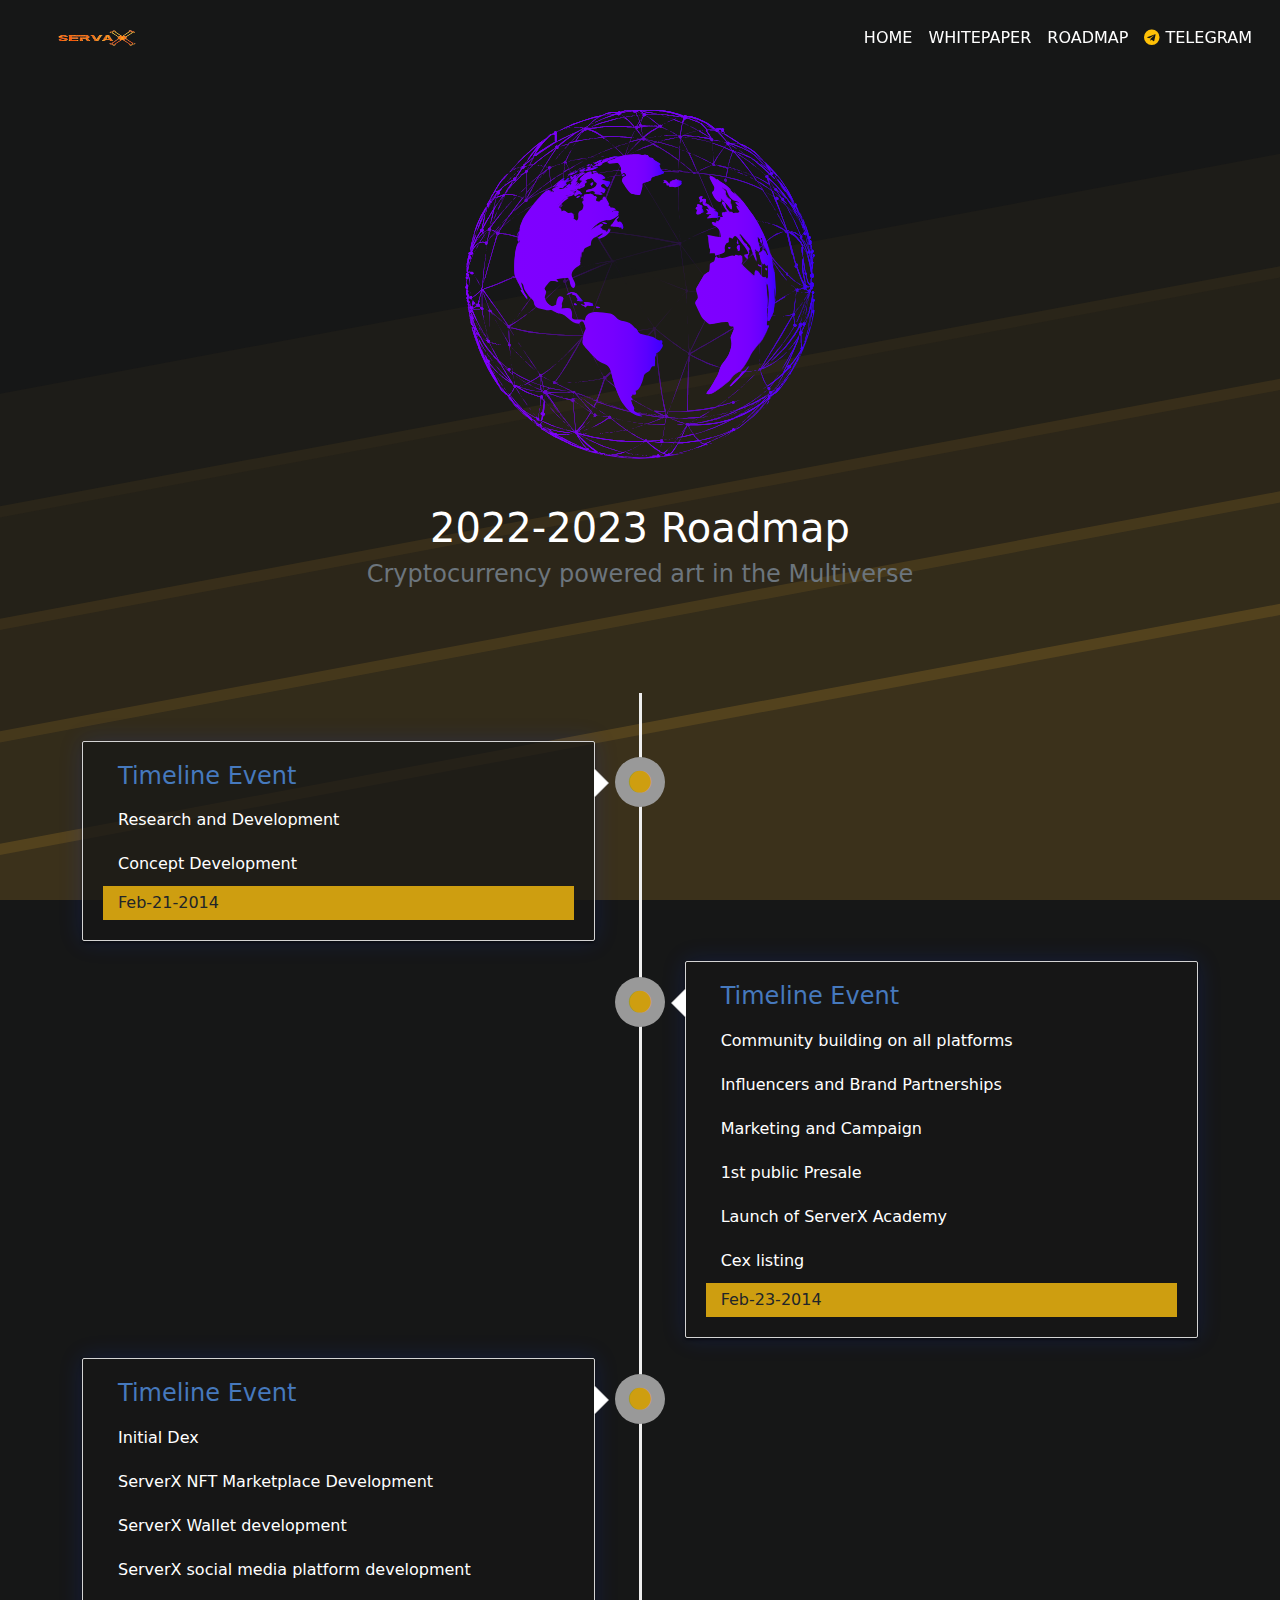
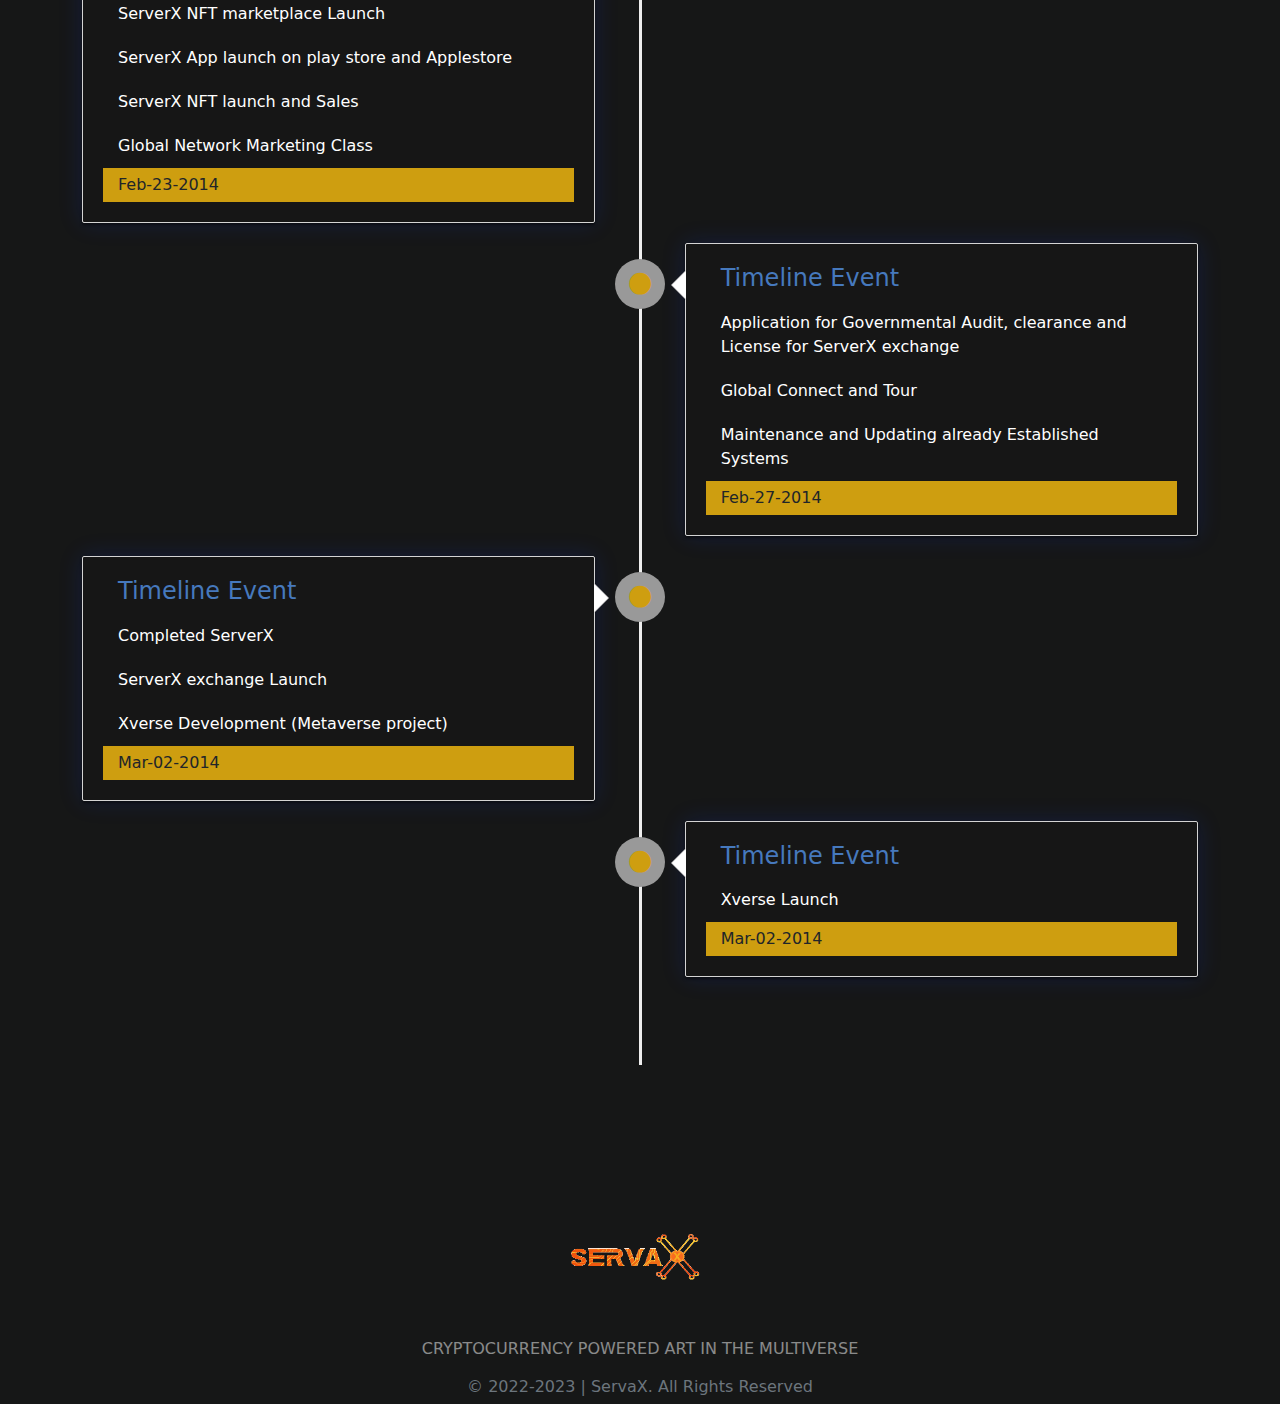
==== roadmap.html @ 3c880e91 "added features and made editions" ====
<!DOCTYPE html>
<html lang="en">
<head>
    <meta charset="UTF-8">
    <meta http-equiv="X-UA-Compatible" content="IE=edge">
    <meta name="viewport" content="width=device-width, initial-scale=1.0">
    <title>ServaX</title>
    <link rel="shortcut icon" href="./assets/images/ServaX-coin-front-black-plain.jpg" type="image/x-icon">
    <link rel="stylesheet" href="./assets/css/style.css">

    <link rel="stylesheet" href="./assets/bootstrap-5.0.1/css/bootstrap.min.css" />
    <link rel="stylesheet" href="./assets/fontawesome-5.15.1/css/all.min.css" />
    <script defer src="./assets/bootstrap-5.0.1/js/bootstrap.bundle.min.js"></script>

    <!-- <link href="https://cdn.jsdelivr.net/npm/bootstrap@5.0.2/dist/css/bootstrap.min.css" rel="stylesheet"
      integrity="sha384-EVSTQN3/azprG1Anm3QDgpJLIm9Nao0Yz1ztcQTwFspd3yD65VohhpuuCOmLASjC"
      crossorigin="anonymous"
    />
    <link rel="stylesheet" href="https://cdnjs.cloudflare.com/ajax/libs/font-awesome/5.15.1/css/all.min.css"
        integrity="sha512-+4zCK9k+qNFUR5X+cKL9EIR+ZOhtIloNl9GIKS57V1MyNsYpYcUrUeQc9vNfzsWfV28IaLL3i96P9sdNyeRssA=="
        crossorigin="anonymous"
        referrerpolicy="no-referrer"
    />
    <script defer src="https://cdn.jsdelivr.net/npm/bootstrap@5.0.2/dist/js/bootstrap.bundle.min.js" integrity="sha384-MrcW6ZMFYlzcLA8Nl+NtUVF0sA7MsXsP1UyJoMp4YLEuNSfAP+JcXn/tWtIaxVXM" crossorigin="anonymous"></script> -->

</head>
<body class="body" >
    <header class="text-white container-fluid p-2 mb-5">
        <nav class="navbar navbar-expand-md fixed-top navbar-dark navbar-color p-2" aria-label="Main navigation">
            <div class="container-fluid">
                <a class="navbar-brand" href="index.html"><img src="./assets/images/ServaX.png" alt="logo" height="50px" width="150px"></a>
                <div class="navbar-toggler p-0 border-0" type="button" id="navbarSideCollapse" aria-label="Toggle navigation">
                    <span class="navbar-toggler-icon"></span>
                </div>
                
                <div class="navbar-collapse offcanvas-collapse" id="navbarsExampleDefault">
                    <ul class="navbar-nav me-auto mb-2 mb-lg-0 text-uppercase">
                        <li class="nav-item">
                            <a class="nav-link active" aria-current="page" href="index.html">Home</a>
                        </li>
                        <li class="nav-item">
                            <a class="nav-link" href="./assets/files/ServerX Whitepaper.docx.pdf" download="Whitepaper" class="btn btn-lg btn-warning">Whitepaper</a>
                        </li>
                        <li class="nav-item">
                            <a class="nav-link" href="#main">Roadmap</a>
                        </li>
                        <li class="nav-item">
                            <a class="nav-link" href="#"><i class="fab fa-telegram text-warning" aria-hidden="true"></i> Telegram</a>
                        </li>
                    </ul>
                </div>
            </div>
        </nav>
    </header>

    <main id="main">

      <section class="container roadmap-hero d-grid justify-content-center text-white text-center m-auto">
        <img src="./assets/images/world.svg" alt="roadmap-logo" />
        <h1>2022-2023 Roadmap</h1>
        <h4 class="text-muted">Cryptocurrency powered art in the Multiverse</h4>
      </section>

      <section class="container-fluid roadmap my-5 py-5">
        <ul class="timeline container py-5">
            <li>
                <div class="timeline-badge">
                    <a><i class="fa fa-circle" id=""></i></a>
                </div>
                <div class="timeline-panel">
                    <div class="timeline-heading">
                        <h4>Timeline Event</h4>
                    </div>
                    <div class="timeline-body">
                        <p>Research and Development</p>
                        <p>Concept Development</p>
                    </div>
                    <div class="timeline-footer">
                        <p class="text-right">Feb-21-2014</p>
                    </div>
                </div>
            </li>
            
            <li class="timeline-inverted">
                <div class="timeline-badge">
                    <a><i class="fa fa-circle invert" id=""></i></a>
                </div>
                <div class="timeline-panel">
                    <div class="timeline-heading">
                        <h4>Timeline Event</h4>
                    </div>
                    <div class="timeline-body">
                        <p>Community building on all platforms</p>
                        <p>Influencers and Brand Partnerships</p>
                        <p>Marketing and Campaign</p>
                        <p>1st public Presale</p>
                        <p>Launch of ServerX Academy</p>
                        <p>Cex listing</p>
                    </div>
                    <div class="timeline-footer">
                        <p class="text-right">Feb-23-2014</p>
                    </div>
                </div>
            </li>
            
            <li>
                <div class="timeline-badge">
                    <a><i class="fa fa-circle" id=""></i></a>
                </div>
                <div class="timeline-panel">
                    <div class="timeline-heading">
                        <h4>Timeline Event</h4>
                    </div>
                    <div class="timeline-body">
                        <p>Initial Dex</p>
                        <p>ServerX NFT Marketplace Development</p>
                        <p>ServerX Wallet development</p>
                        <p>ServerX social media platform development</p>
                        <p>ServerX NFT marketplace Launch</p>
                        <p>ServerX App launch on play store and Applestore</p>    
                        <p>ServerX NFT launch and Sales</p>    
                        <p>Global Network Marketing Class</p>     
                    </div>
                    <div class="timeline-footer">
                        <p class="text-right">Feb-23-2014</p>
                    </div>
                </div>
            </li>
            
            <li class="timeline-inverted">
                <div class="timeline-badge">
                    <a><i class="fa fa-circle invert" id=""></i></a>
                </div>
                <div class="timeline-panel">
                    <div class="timeline-heading">
                        <h4>Timeline Event</h4>
                    </div>
                    <div class="timeline-body">
                        <p>Application for Governmental Audit, clearance and License for ServerX exchange</p>
                        <p>Global Connect and Tour</p>
                        <p>Maintenance and Updating already Established Systems</p>
                    </div>
                    <div class="timeline-footer">
                        <p class="text-right">Feb-27-2014</p>
                    </div>
                </div>
            </li>
            
            <li >
                <div class="timeline-badge">
                    <a><i class="fa fa-circle invert" id=""></i></a>
                </div>
                <div class="timeline-panel">
                    <div class="timeline-heading">
                        <h4>Timeline Event</h4>
                    </div>
                    <div class="timeline-body">
                        <p>Completed ServerX</p>
                        <p>ServerX exchange Launch</p>
                        <p>Xverse Development (Metaverse project)</p>
                    </div>
                    <div class="timeline-footer primary">
                        <p class="text-right">Mar-02-2014</p>
                    </div>
                </div>
            </li>

            <li class="timeline-inverted">
                <div class="timeline-badge">
                    <a><i class="fa fa-circle invert" id=""></i></a>
                </div>
                <div class="timeline-panel">
                    <div class="timeline-heading">
                        <h4>Timeline Event</h4>
                    </div>
                    <div class="timeline-body">
                        <p>Xverse Launch</p>
                    </div>
                    <div class="timeline-footer primary">
                        <p class="text-right">Mar-02-2014</p>
                    </div>
                </div>
            </li>
            <li class="clearfix no-float"></li>
        </ul>
      </section>
    </main>
    
    <button onclick="scrollToTop()" id="myBtn" class="rounded-circle btn-lg btn-outline-warning bg-dark fa fa-caret-up" title="Go to top"></button>
    <footer class="container-fluid d-grid text-center justify-content-center text-white m-auto">
        <a class="navbar-brand" href="#"><img src="./assets/images/ServaX.png" alt="logo" height="150px" width="250px"></a>
        <p class="text-uppercase text-white-50">Cryptocurrency powered art in the Multiverse</p>
        <h6 class="text-muted">© 2022-2023 | ServaX. All Rights Reserved</h6>
    </footer>

    <script src="./assets/js/script.js"></script>
    <script src="./assets/js/particles.js"></script>
    <script src="./assets/js/app.js"></script>
</body>
</html>
---- assets/css/style.css ----
@import './roadmap.css';

:root {
  --basic-color: #ce9e10;
  --dark-color: #161717;
  --white-color: #fff;
  --light-color: #ebe7e7;
}
body {
  font: normal 75% Arial, Helvetica, sans-serif;
}

/* For background particle */
#particles-js {
  width: 100%;
  height: 100%;
  background-color: #0e0c0c;
  background-size: cover;
  background-position: 100% 100%;
  background-repeat: no-repeat;
}
canvas.particles-js-canvas-el {
  position: absolute;
  top: 0;
  height: 1100px !important;
  z-index: -1;
}

/* Header/Navbar */
.navbar-default-color {
  background-color: #eaeaea00;
}
.navbar-color-onscroll {
  background-color: var(--dark-color);
}
header .hero {
  margin-top: 100px !important;
  background-color: #219b2f00 !important;
}
.nav-link {
  color: #fff !important;
}
.nav-link:hover {
  border-bottom: 3px solid var(--basic-color);
}
.navbar {
  transition: 2s ease ;
  z-index: 100;
}
.navbar-expand-md .navbar-collapse {
  flex-grow: 0;
}

header .hero img, 
.roadmap-hero img,
footer img {
  animation: floatUpDown 4s linear 4s infinite alternate
}
@keyframes floatUpDown {
  0% {
    transform: translateY(-20px);
  }
  50% {
    transform: translateY(0px);
  }
  100% {
    transform: translateY(-20px);
  }
}


/* Main */
.market-section {
  background-color: #00000000;
}
hr:not([size]) {
  width: 75px;
  margin: 0 auto !important;
  color: var(--basic-color);
  height: 4px !important;
}

.about-section {
  border: var(--dark-color);
}

.how-section {
  background-color: var(--dark-color);
  padding: 50px 0;
}
.how-section ul {
  list-style-type: none;
}
.how-section ul li::before {
  content: 'O ';
  color: var(--basic-color);
  position: relative;
  left: -25px;
  top: 30px;
}
.why-section {
  padding: 50px 0;
}

.join-section {
  padding: 125px 0;
  background-color: #ffeaa7;
  background-image: linear-gradient(315deg, #ffeaa7 0%, #000000 74%); 
}

.social-section .action-area a {
  text-decoration: none;
  color: var(--basic-color);
  -webkit-animation: glow 1s ease-in-out infinite alternate;
  -moz-animation: glow 1s ease-in-out infinite alternate;
  animation: glow 1s ease-in-out infinite alternate;
}



@-webkit-keyframes glow {
  from {
    text-shadow: 0 0 10px #fff, 0 0 20px #fff, 0 0 30px #ce9e10,
    0 0 40px #ce9e10, 0 0 50px #ce9e10, 0 0 60px #ce9e10, 0 0 70px #ce9e10;
  }
  
  to {
    text-shadow: 0 0 20px #fff, 0 0 30px #b1b0aa, 0 0 40px #b1b0aa,
    0 0 50px #b1b0aa, 0 0 60px #b1b0aa, 0 0 70px #b1b0aa, 0 0 80px #b1b0aa;
  }
}

/* back to top button */
#myBtn {
  display: none;
  position: fixed;
  bottom: 20px; 
  right: 30px;
  z-index: 99;
  height: 50px;
  width: 50px;
}



/* footer */
footer {
  background-color: var(--dark-color);
}



.nav-scroller {
  position: relative;
  z-index: 2;
  height: 2.75rem;
  overflow-y: hidden;
}

.nav-scroller .nav {
  display: flex;
  flex-wrap: nowrap;
  padding-bottom: 1rem;
  margin-top: -1px;
  overflow-x: auto;
  color: rgba(255, 255, 255, .75);
  text-align: center;
  white-space: nowrap;
  -webkit-overflow-scrolling: touch;
}

.nav-underline .nav-link {
  padding-top: .75rem;
  padding-bottom: .75rem;
  font-size: .875rem;
  color: #6c757d;
}

.nav-underline .nav-link:hover {
  color: #007bff;
}

.nav-underline .active {
  font-weight: 500;
  color: #343a40;
}

.text-white-50 { 
  color: rgba(255, 255, 255, .5); 
}

.bg-purple { 
  background-color: #6f42c1; 
}

/* Responsiveness  */
@media (max-width: 767px) {
  .offcanvas-collapse {
    position: fixed;
    top: 56px; /* Height of navbar */
    bottom: 0;
    left: 100%;
    width: 50%;
    padding-right: 1rem;
    padding-left: 1rem;
    overflow-y: auto;
    visibility: hidden;
    background-color: #161717;
    background-image: url("data:image/svg+xml,%3Csvg xmlns='http://www.w3.org/2000/svg' width='100%25' height='100%25' viewBox='0 0 1600 800'%3E%3Cg fill-opacity='0.16'%3E%3Cpolygon fill='%2345381d' points='1600 160 0 460 0 350 1600 50'/%3E%3Cpolygon fill='%23735922' points='1600 260 0 560 0 450 1600 150'/%3E%3Cpolygon fill='%23a27928' points='1600 360 0 660 0 550 1600 250'/%3E%3Cpolygon fill='%23d09a2d' points='1600 460 0 760 0 650 1600 350'/%3E%3Cpolygon fill='%23FFBB33' points='1600 800 0 800 0 750 1600 450'/%3E%3C/g%3E%3C/svg%3E");
    background-attachment: fixed;
    background-size: cover;
    transition: transform 1s ease-in-out, visibility 1s ease-in-out;
  }
  .offcanvas-collapse.open {
    visibility: visible;
    transform: translateX(-100%);
  }
  .canvas.particles-js-canvas-el {
    height: 1200px !important;
  }
}
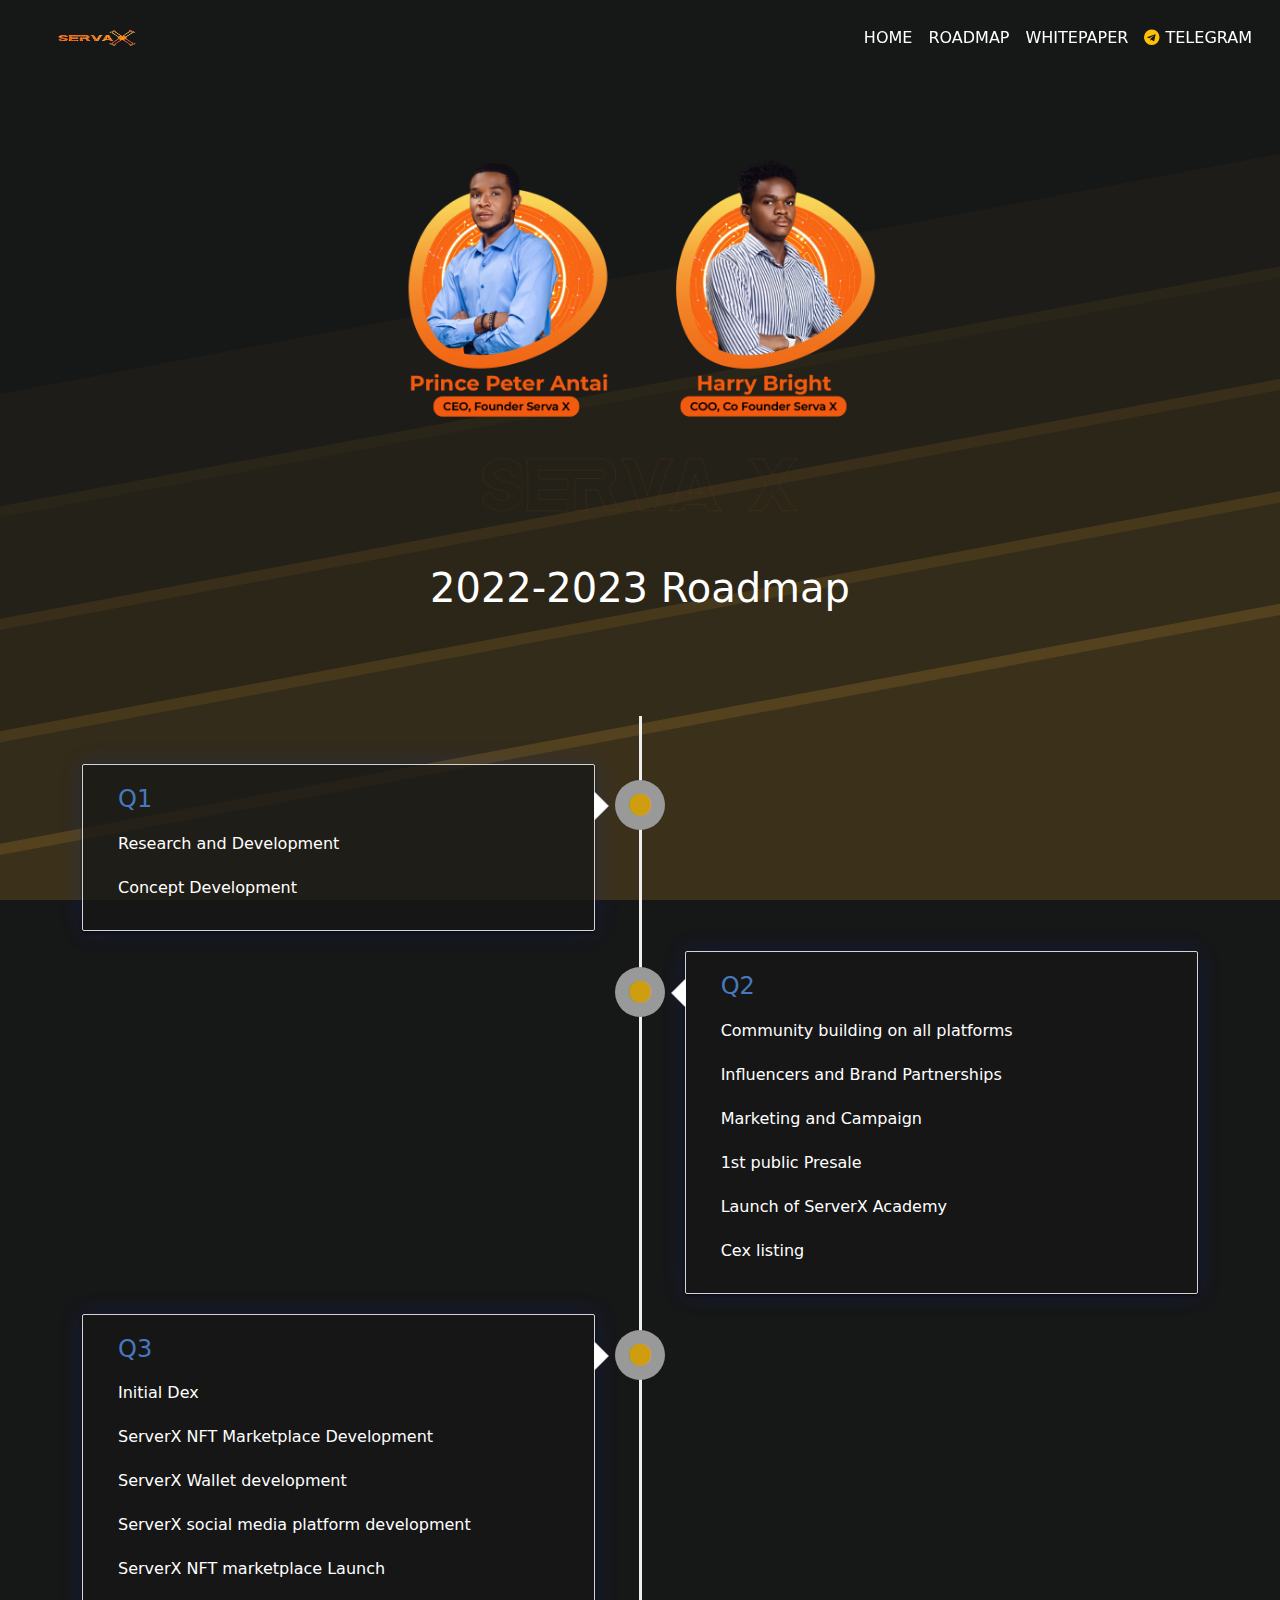
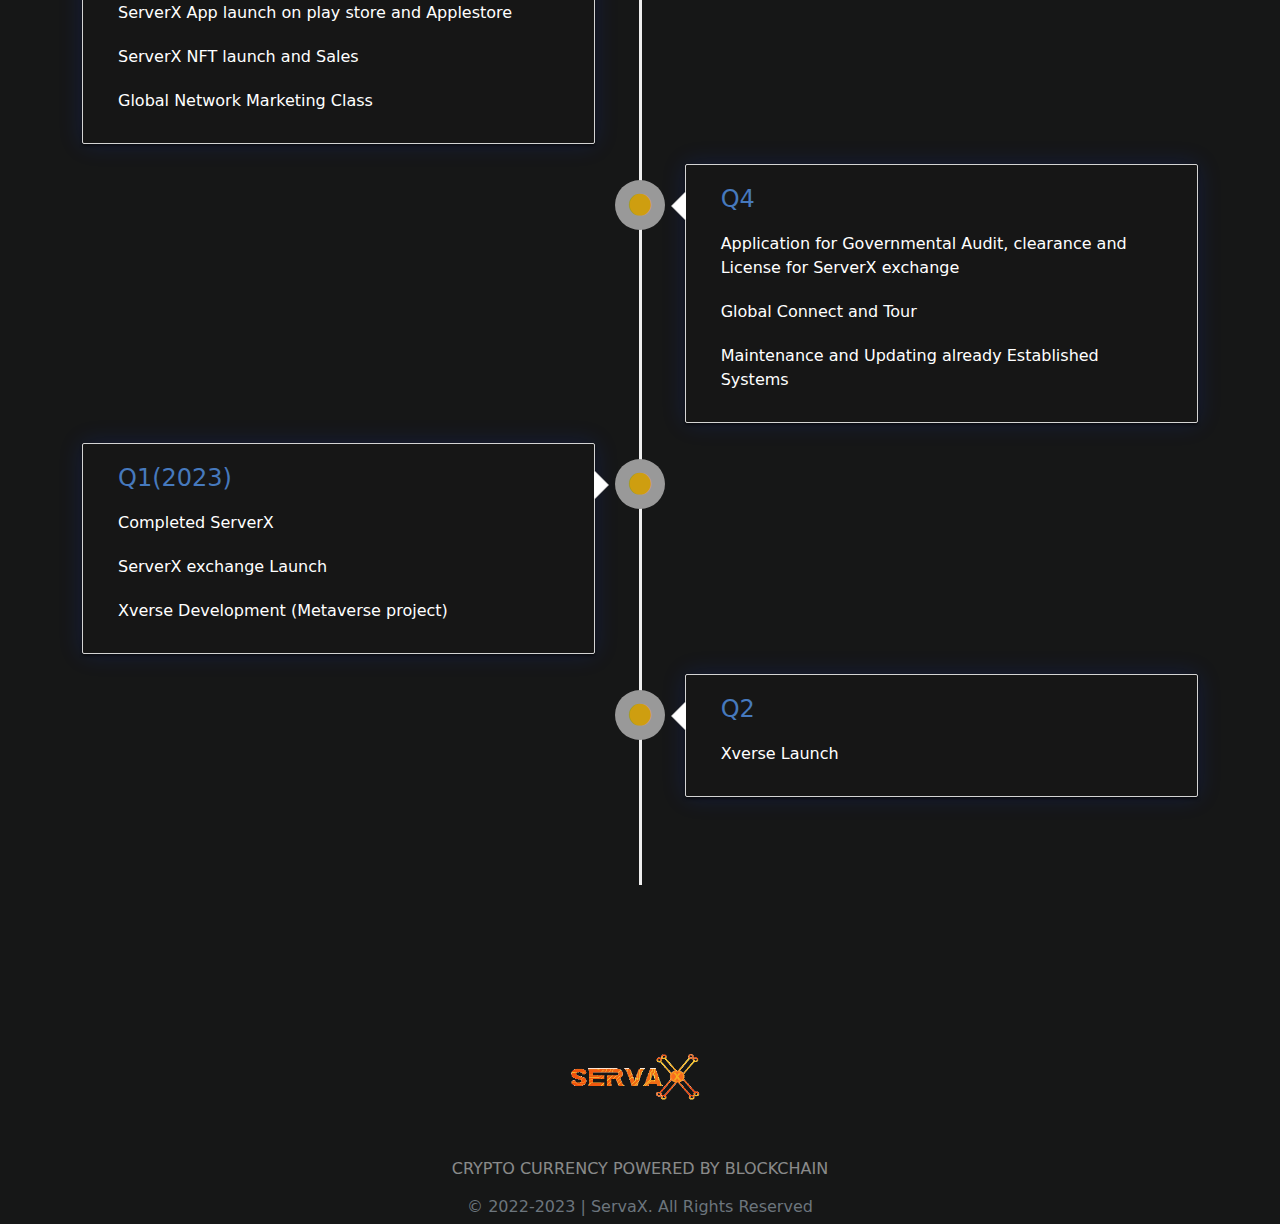
==== commit a1a95f15: "modified landing page" ====
--- a/roadmap.html
+++ b/roadmap.html
@@ -39,13 +39,13 @@
                             <a class="nav-link active" aria-current="page" href="index.html">Home</a>
                         </li>
                         <li class="nav-item">
+                            <a class="nav-link" href="#main">Roadmap</a>
+                        </li>
+                        <li class="nav-item">
                             <a class="nav-link" href="./assets/files/ServerX Whitepaper.docx.pdf" download="Whitepaper" class="btn btn-lg btn-warning">Whitepaper</a>
                         </li>
                         <li class="nav-item">
-                            <a class="nav-link" href="#main">Roadmap</a>
-                        </li>
-                        <li class="nav-item">
-                            <a class="nav-link" href="#"><i class="fab fa-telegram text-warning" aria-hidden="true"></i> Telegram</a>
+                            <a class="nav-link" href="https://twitter.com/ServaX_Official?t=-yA9FV8N3-Ch8sk2VcdLRQ&s=09" target="_blank"><i class="fab fa-telegram text-warning" aria-hidden="true"></i> Telegram</a>
                         </li>
                     </ul>
                 </div>
@@ -56,9 +56,8 @@
     <main id="main">
 
       <section class="container roadmap-hero d-grid justify-content-center text-white text-center m-auto">
-        <img src="./assets/images/world.svg" alt="roadmap-logo" />
+        <img src="./assets/images/Serva-X-FOUNDERS.png" alt="roadmap-logo" height="500px"/>
         <h1>2022-2023 Roadmap</h1>
-        <h4 class="text-muted">Cryptocurrency powered art in the Multiverse</h4>
       </section>
 
       <section class="container-fluid roadmap my-5 py-5">
@@ -69,15 +68,15 @@
                 </div>
                 <div class="timeline-panel">
                     <div class="timeline-heading">
-                        <h4>Timeline Event</h4>
+                        <h4>Q1</h4>
                     </div>
                     <div class="timeline-body">
                         <p>Research and Development</p>
                         <p>Concept Development</p>
                     </div>
-                    <div class="timeline-footer">
+                    <!-- <div class="timeline-footer">
                         <p class="text-right">Feb-21-2014</p>
-                    </div>
+                    </div> -->
                 </div>
             </li>
             
@@ -87,7 +86,7 @@
                 </div>
                 <div class="timeline-panel">
                     <div class="timeline-heading">
-                        <h4>Timeline Event</h4>
+                        <h4>Q2</h4>
                     </div>
                     <div class="timeline-body">
                         <p>Community building on all platforms</p>
@@ -97,9 +96,9 @@
                         <p>Launch of ServerX Academy</p>
                         <p>Cex listing</p>
                     </div>
-                    <div class="timeline-footer">
+                    <!-- <div class="timeline-footer">
                         <p class="text-right">Feb-23-2014</p>
-                    </div>
+                    </div> -->
                 </div>
             </li>
             
@@ -109,7 +108,7 @@
                 </div>
                 <div class="timeline-panel">
                     <div class="timeline-heading">
-                        <h4>Timeline Event</h4>
+                        <h4>Q3</h4>
                     </div>
                     <div class="timeline-body">
                         <p>Initial Dex</p>
@@ -121,9 +120,9 @@
                         <p>ServerX NFT launch and Sales</p>    
                         <p>Global Network Marketing Class</p>     
                     </div>
-                    <div class="timeline-footer">
+                    <!-- <div class="timeline-footer">
                         <p class="text-right">Feb-23-2014</p>
-                    </div>
+                    </div> -->
                 </div>
             </li>
             
@@ -133,16 +132,16 @@
                 </div>
                 <div class="timeline-panel">
                     <div class="timeline-heading">
-                        <h4>Timeline Event</h4>
+                        <h4>Q4</h4>
                     </div>
                     <div class="timeline-body">
                         <p>Application for Governmental Audit, clearance and License for ServerX exchange</p>
                         <p>Global Connect and Tour</p>
                         <p>Maintenance and Updating already Established Systems</p>
                     </div>
-                    <div class="timeline-footer">
+                    <!-- <div class="timeline-footer">
                         <p class="text-right">Feb-27-2014</p>
-                    </div>
+                    </div> -->
                 </div>
             </li>
             
@@ -152,16 +151,16 @@
                 </div>
                 <div class="timeline-panel">
                     <div class="timeline-heading">
-                        <h4>Timeline Event</h4>
+                        <h4>Q1(2023)</h4>
                     </div>
                     <div class="timeline-body">
                         <p>Completed ServerX</p>
                         <p>ServerX exchange Launch</p>
                         <p>Xverse Development (Metaverse project)</p>
                     </div>
-                    <div class="timeline-footer primary">
+                    <!-- <div class="timeline-footer">
                         <p class="text-right">Mar-02-2014</p>
-                    </div>
+                    </div> -->
                 </div>
             </li>
 
@@ -171,14 +170,14 @@
                 </div>
                 <div class="timeline-panel">
                     <div class="timeline-heading">
-                        <h4>Timeline Event</h4>
+                        <h4>Q2</h4>
                     </div>
                     <div class="timeline-body">
                         <p>Xverse Launch</p>
                     </div>
-                    <div class="timeline-footer primary">
+                    <!-- <div class="timeline-footer">
                         <p class="text-right">Mar-02-2014</p>
-                    </div>
+                    </div> -->
                 </div>
             </li>
             <li class="clearfix no-float"></li>
@@ -189,7 +188,7 @@
     <button onclick="scrollToTop()" id="myBtn" class="rounded-circle btn-lg btn-outline-warning bg-dark fa fa-caret-up" title="Go to top"></button>
     <footer class="container-fluid d-grid text-center justify-content-center text-white m-auto">
         <a class="navbar-brand" href="#"><img src="./assets/images/ServaX.png" alt="logo" height="150px" width="250px"></a>
-        <p class="text-uppercase text-white-50">Cryptocurrency powered art in the Multiverse</p>
+        <p class="text-uppercase text-white-50">Crypto currency powered by blockchain</p>
         <h6 class="text-muted">© 2022-2023 | ServaX. All Rights Reserved</h6>
     </footer>
 
--- a/assets/css/style.css
+++ b/assets/css/style.css
@@ -50,6 +50,10 @@
 .navbar-expand-md .navbar-collapse {
   flex-grow: 0;
 }
+header section img {
+  position: relative;
+  top: -75px;
+}
 
 header .hero img, 
 .roadmap-hero img,
@@ -83,7 +87,21 @@
 .about-section {
   border: var(--dark-color);
 }
-
+.about-section img {
+  animation: floatSideWays 4s linear 4s infinite alternate
+}
+
+@keyframes floatSideWays {
+  0% {
+    transform: translateX(-10px);
+  }
+  50% {
+    transform: translateX(0px);
+  }
+  100% {
+    transform: translateX(-10px);
+  }
+}
 .how-section {
   background-color: var(--dark-color);
   padding: 50px 0;
@@ -100,10 +118,6 @@
 }
 .why-section {
   padding: 50px 0;
-}
-
-.join-section {
-  padding: 125px 0;
   background-color: #ffeaa7;
   background-image: linear-gradient(315deg, #ffeaa7 0%, #000000 74%); 
 }
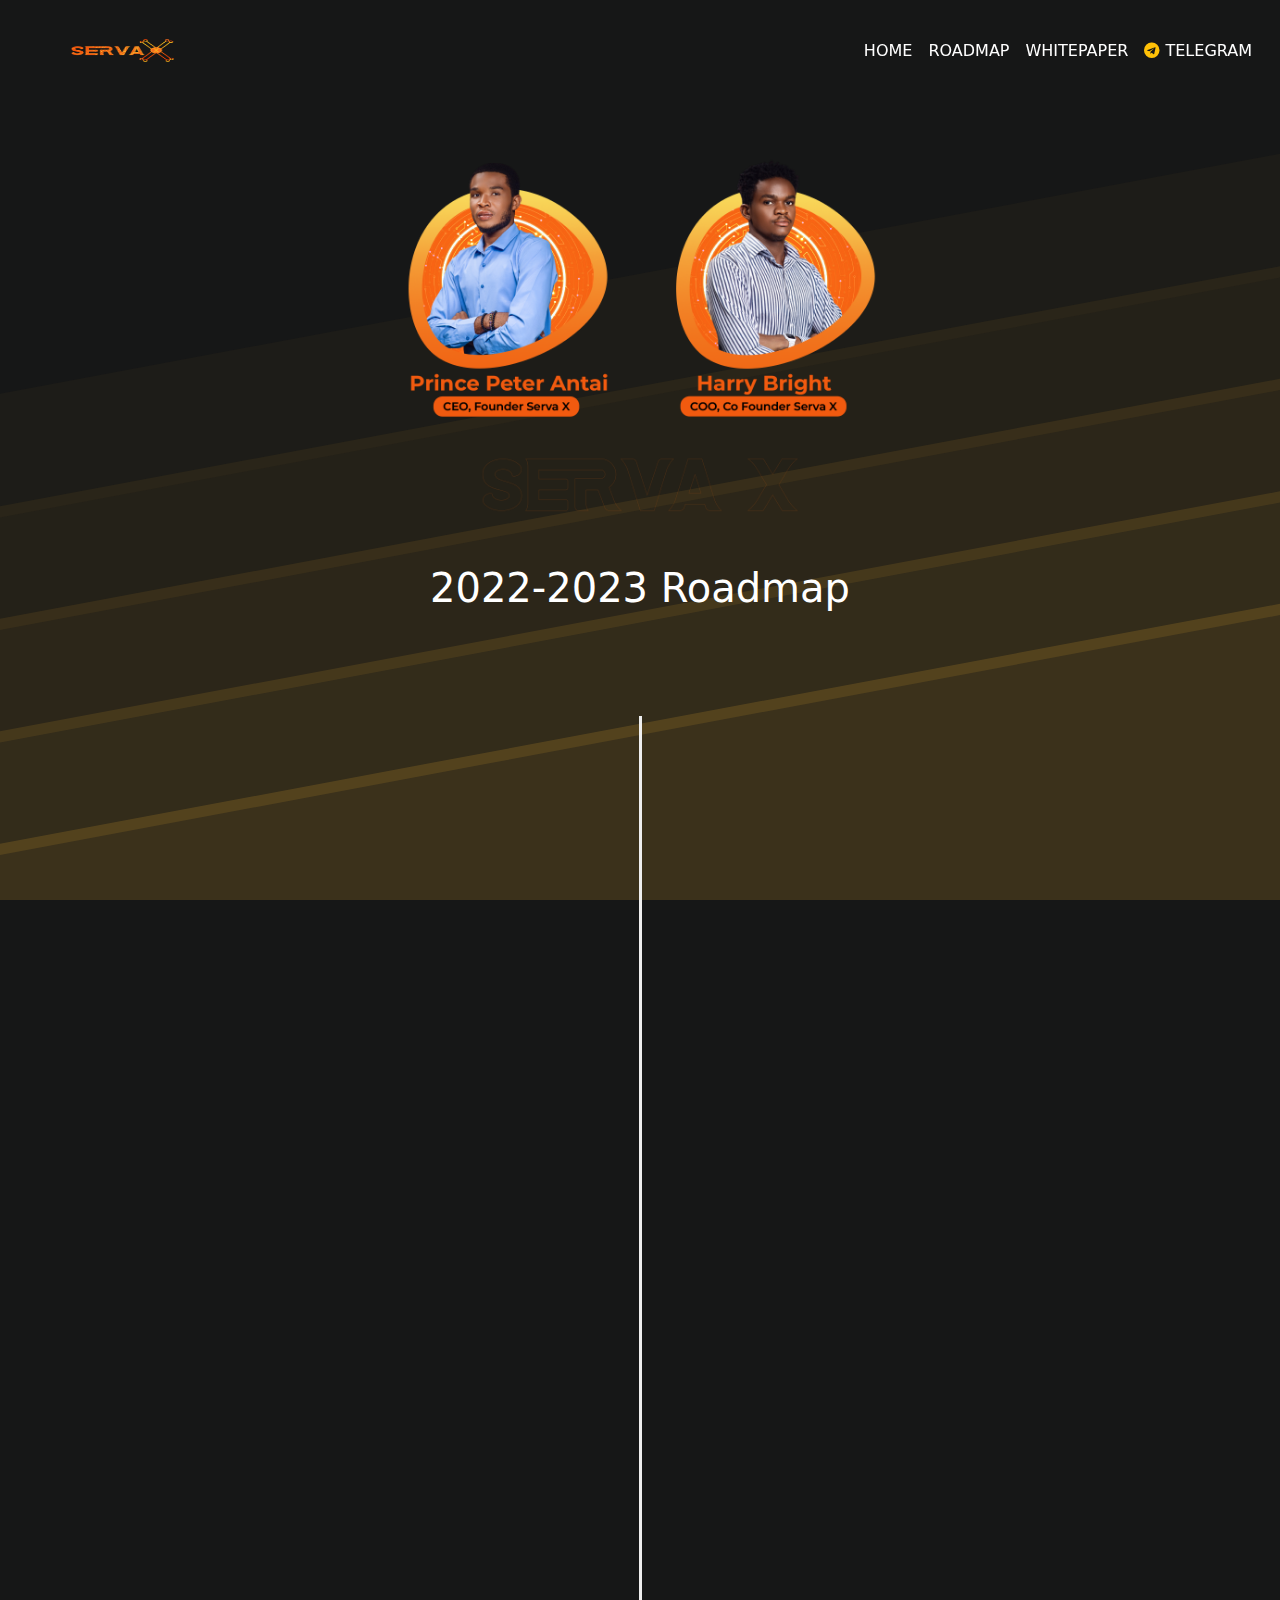
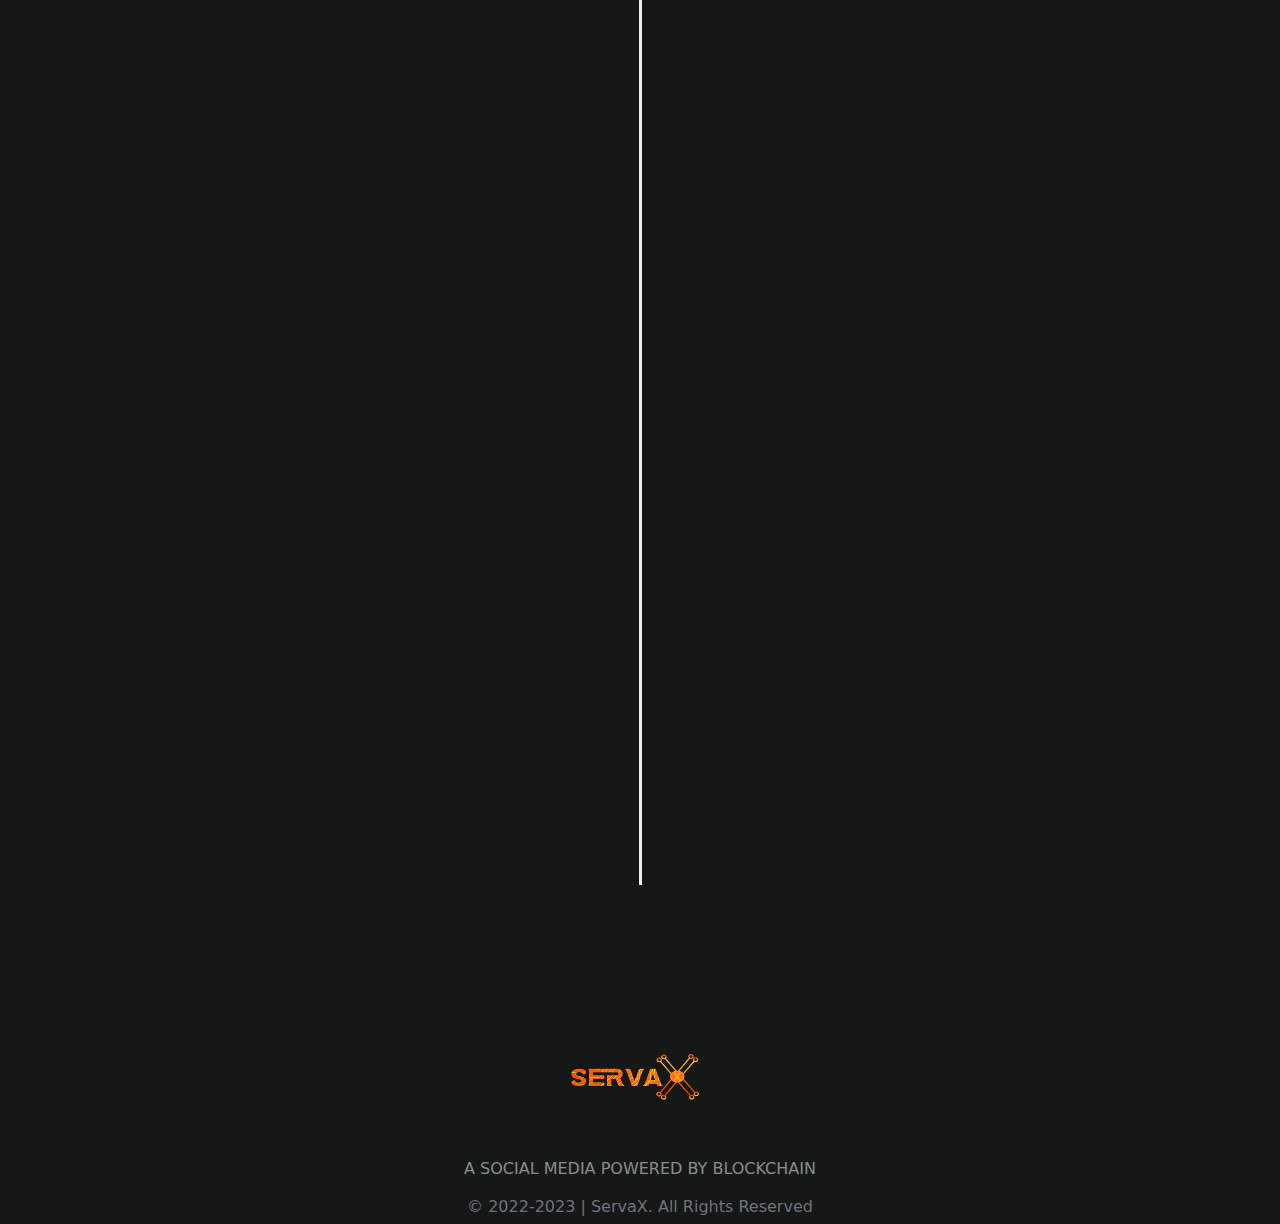
==== commit 8271f725: "made editions and corrections" ====
--- a/roadmap.html
+++ b/roadmap.html
@@ -28,7 +28,7 @@
     <header class="text-white container-fluid p-2 mb-5">
         <nav class="navbar navbar-expand-md fixed-top navbar-dark navbar-color p-2" aria-label="Main navigation">
             <div class="container-fluid">
-                <a class="navbar-brand" href="index.html"><img src="./assets/images/ServaX.png" alt="logo" height="50px" width="150px"></a>
+                <a class="navbar-brand" href="index.html"><img src="./assets/images/ServaX-s.png" alt="logo" height="75px" width="200px"></a>
                 <div class="navbar-toggler p-0 border-0" type="button" id="navbarSideCollapse" aria-label="Toggle navigation">
                     <span class="navbar-toggler-icon"></span>
                 </div>
@@ -42,7 +42,7 @@
                             <a class="nav-link" href="#main">Roadmap</a>
                         </li>
                         <li class="nav-item">
-                            <a class="nav-link" href="./assets/files/ServerX Whitepaper.docx.pdf" download="Whitepaper" class="btn btn-lg btn-warning">Whitepaper</a>
+                            <a class="nav-link" href="./assets/files/SERVA X WHITEPAPER.pdf" download="Whitepaper" class="btn btn-lg btn-warning">Whitepaper</a>
                         </li>
                         <li class="nav-item">
                             <a class="nav-link" href="https://twitter.com/ServaX_Official?t=-yA9FV8N3-Ch8sk2VcdLRQ&s=09" target="_blank"><i class="fab fa-telegram text-warning" aria-hidden="true"></i> Telegram</a>
@@ -62,7 +62,7 @@
 
       <section class="container-fluid roadmap my-5 py-5">
         <ul class="timeline container py-5">
-            <li>
+            <li class="js-scroll slide-left">
                 <div class="timeline-badge">
                     <a><i class="fa fa-circle" id=""></i></a>
                 </div>
@@ -80,7 +80,7 @@
                 </div>
             </li>
             
-            <li class="timeline-inverted">
+            <li class="timeline-inverted js-scroll slide-right">
                 <div class="timeline-badge">
                     <a><i class="fa fa-circle invert" id=""></i></a>
                 </div>
@@ -102,7 +102,7 @@
                 </div>
             </li>
             
-            <li>
+            <li class="js-scroll slide-left">
                 <div class="timeline-badge">
                     <a><i class="fa fa-circle" id=""></i></a>
                 </div>
@@ -126,7 +126,7 @@
                 </div>
             </li>
             
-            <li class="timeline-inverted">
+            <li class="timeline-inverted js-scroll slide-right">
                 <div class="timeline-badge">
                     <a><i class="fa fa-circle invert" id=""></i></a>
                 </div>
@@ -145,7 +145,7 @@
                 </div>
             </li>
             
-            <li >
+            <li class="js-scroll slide-left">
                 <div class="timeline-badge">
                     <a><i class="fa fa-circle invert" id=""></i></a>
                 </div>
@@ -164,7 +164,7 @@
                 </div>
             </li>
 
-            <li class="timeline-inverted">
+            <li class="timeline-inverted js-scroll slide-right">
                 <div class="timeline-badge">
                     <a><i class="fa fa-circle invert" id=""></i></a>
                 </div>
@@ -180,6 +180,7 @@
                     </div> -->
                 </div>
             </li>
+
             <li class="clearfix no-float"></li>
         </ul>
       </section>
@@ -187,8 +188,8 @@
     
     <button onclick="scrollToTop()" id="myBtn" class="rounded-circle btn-lg btn-outline-warning bg-dark fa fa-caret-up" title="Go to top"></button>
     <footer class="container-fluid d-grid text-center justify-content-center text-white m-auto">
-        <a class="navbar-brand" href="#"><img src="./assets/images/ServaX.png" alt="logo" height="150px" width="250px"></a>
-        <p class="text-uppercase text-white-50">Crypto currency powered by blockchain</p>
+        <a class="navbar-brand" href="#"><img src="./assets/images/ServaX-s.png" alt="logo" height="150px" width="250px"></a>
+        <p class="text-uppercase text-white-50">A social media powered by Blockchain</p>
         <h6 class="text-muted">© 2022-2023 | ServaX. All Rights Reserved</h6>
     </footer>
 
--- a/assets/css/style.css
+++ b/assets/css/style.css
@@ -1,10 +1,13 @@
 @import './roadmap.css';
 
 :root {
-  --basic-color: #ce9e10;
+  --basic-color: #f6b723;
   --dark-color: #161717;
   --white-color: #fff;
   --light-color: #ebe7e7;
+}
+.btn-warning, .btn-outline-warning, .text-warning {
+  color: var(--basic-color) !important;
 }
 body {
   font: normal 75% Arial, Helvetica, sans-serif;
@@ -34,7 +37,7 @@
   background-color: var(--dark-color);
 }
 header .hero {
-  margin-top: 100px !important;
+  /* margin-top: 100px !important; */
   background-color: #219b2f00 !important;
 }
 .nav-link {
@@ -49,10 +52,6 @@
 }
 .navbar-expand-md .navbar-collapse {
   flex-grow: 0;
-}
-header section img {
-  position: relative;
-  top: -75px;
 }
 
 header .hero img, 
@@ -87,19 +86,20 @@
 .about-section {
   border: var(--dark-color);
 }
-.about-section img {
+.about-section img,
+.social-section img {
   animation: floatSideWays 4s linear 4s infinite alternate
 }
 
 @keyframes floatSideWays {
   0% {
-    transform: translateX(-10px);
+    transform: translateX(-15px);
   }
   50% {
     transform: translateX(0px);
   }
   100% {
-    transform: translateX(-10px);
+    transform: translateX(-15px);
   }
 }
 .how-section {
@@ -208,10 +208,15 @@
 }
 
 /* Responsiveness  */
-@media (max-width: 767px) {
+@media (max-width: 992px) {
+  header .hero {
+    margin-top: 100px !important;
+  }
+}
+@media (max-width: 765px) {
   .offcanvas-collapse {
     position: fixed;
-    top: 56px; /* Height of navbar */
+    top: 70px; /* Height of navbar */
     bottom: 0;
     left: 100%;
     width: 50%;
@@ -223,7 +228,7 @@
     background-image: url("data:image/svg+xml,%3Csvg xmlns='http://www.w3.org/2000/svg' width='100%25' height='100%25' viewBox='0 0 1600 800'%3E%3Cg fill-opacity='0.16'%3E%3Cpolygon fill='%2345381d' points='1600 160 0 460 0 350 1600 50'/%3E%3Cpolygon fill='%23735922' points='1600 260 0 560 0 450 1600 150'/%3E%3Cpolygon fill='%23a27928' points='1600 360 0 660 0 550 1600 250'/%3E%3Cpolygon fill='%23d09a2d' points='1600 460 0 760 0 650 1600 350'/%3E%3Cpolygon fill='%23FFBB33' points='1600 800 0 800 0 750 1600 450'/%3E%3C/g%3E%3C/svg%3E");
     background-attachment: fixed;
     background-size: cover;
-    transition: transform 1s ease-in-out, visibility 1s ease-in-out;
+    transition: transform .5s ease-in-out, visibility 1s ease-in-out;
   }
   .offcanvas-collapse.open {
     visibility: visible;
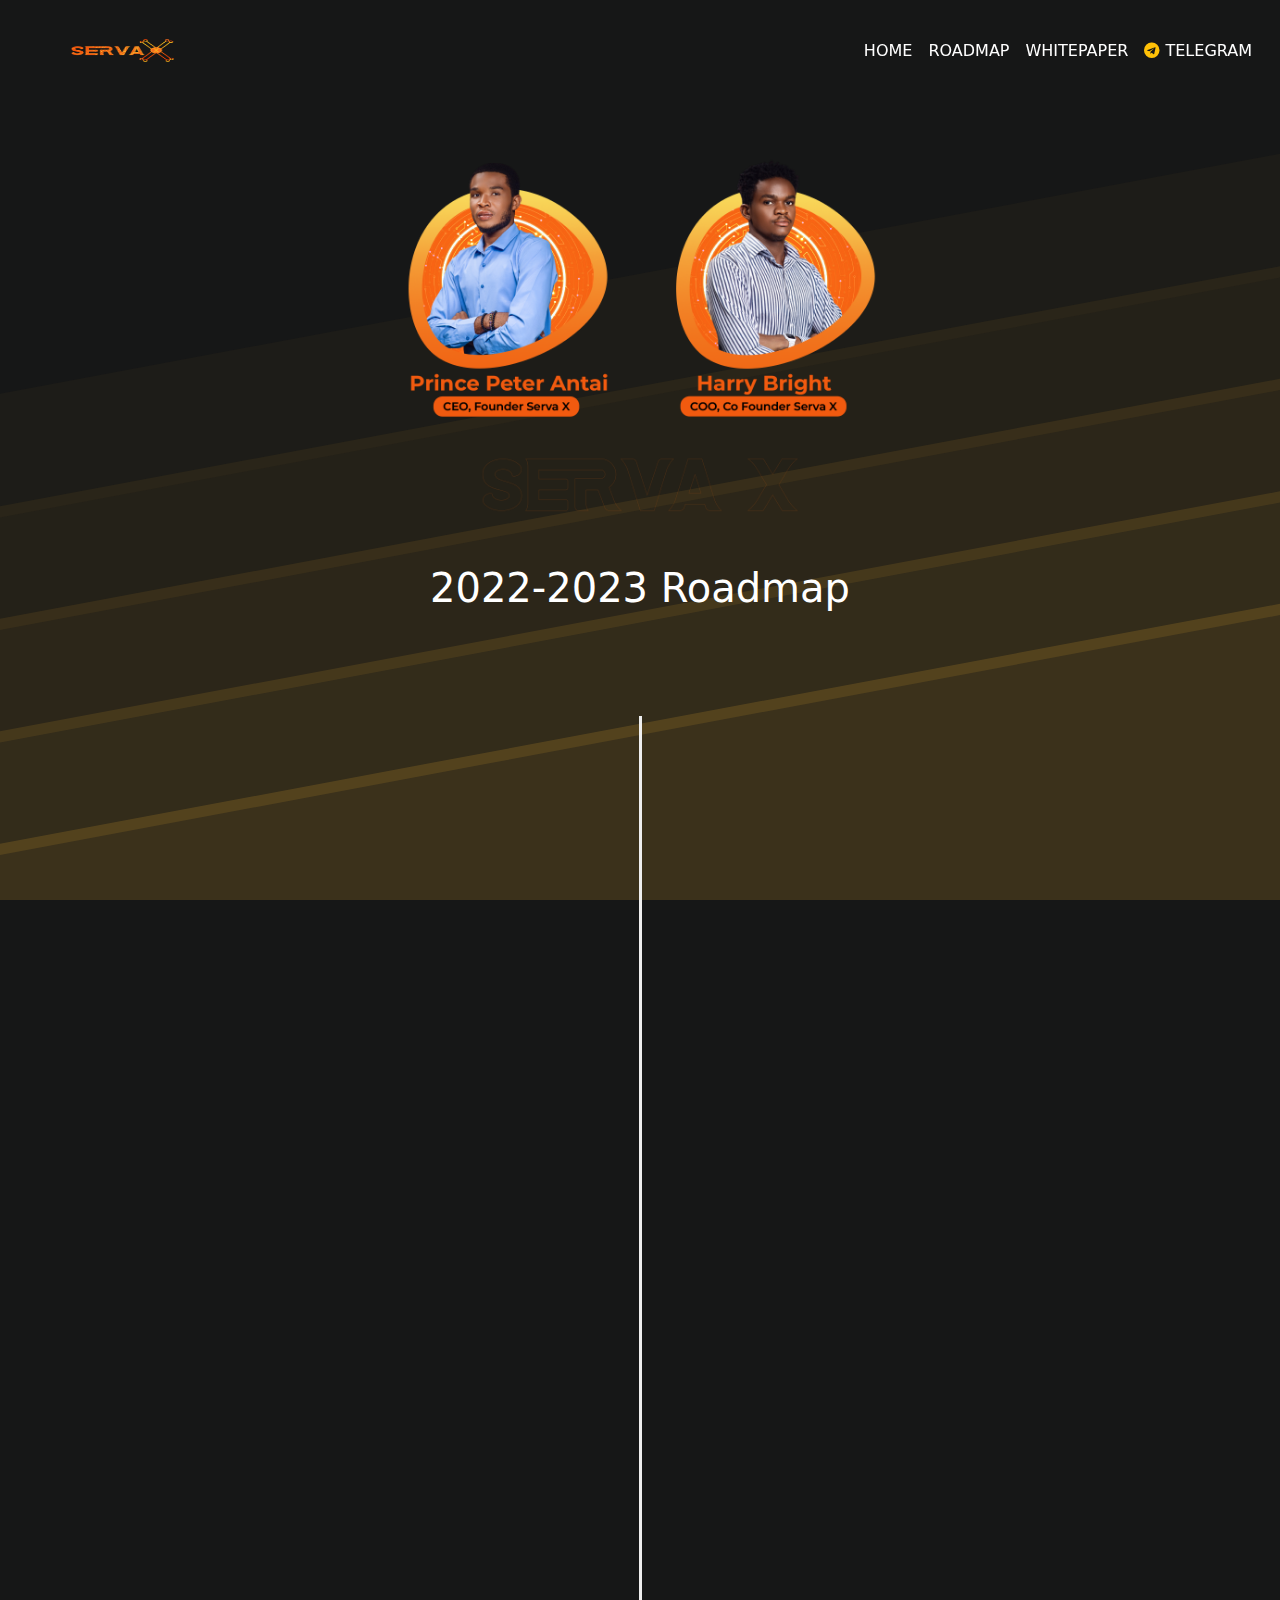
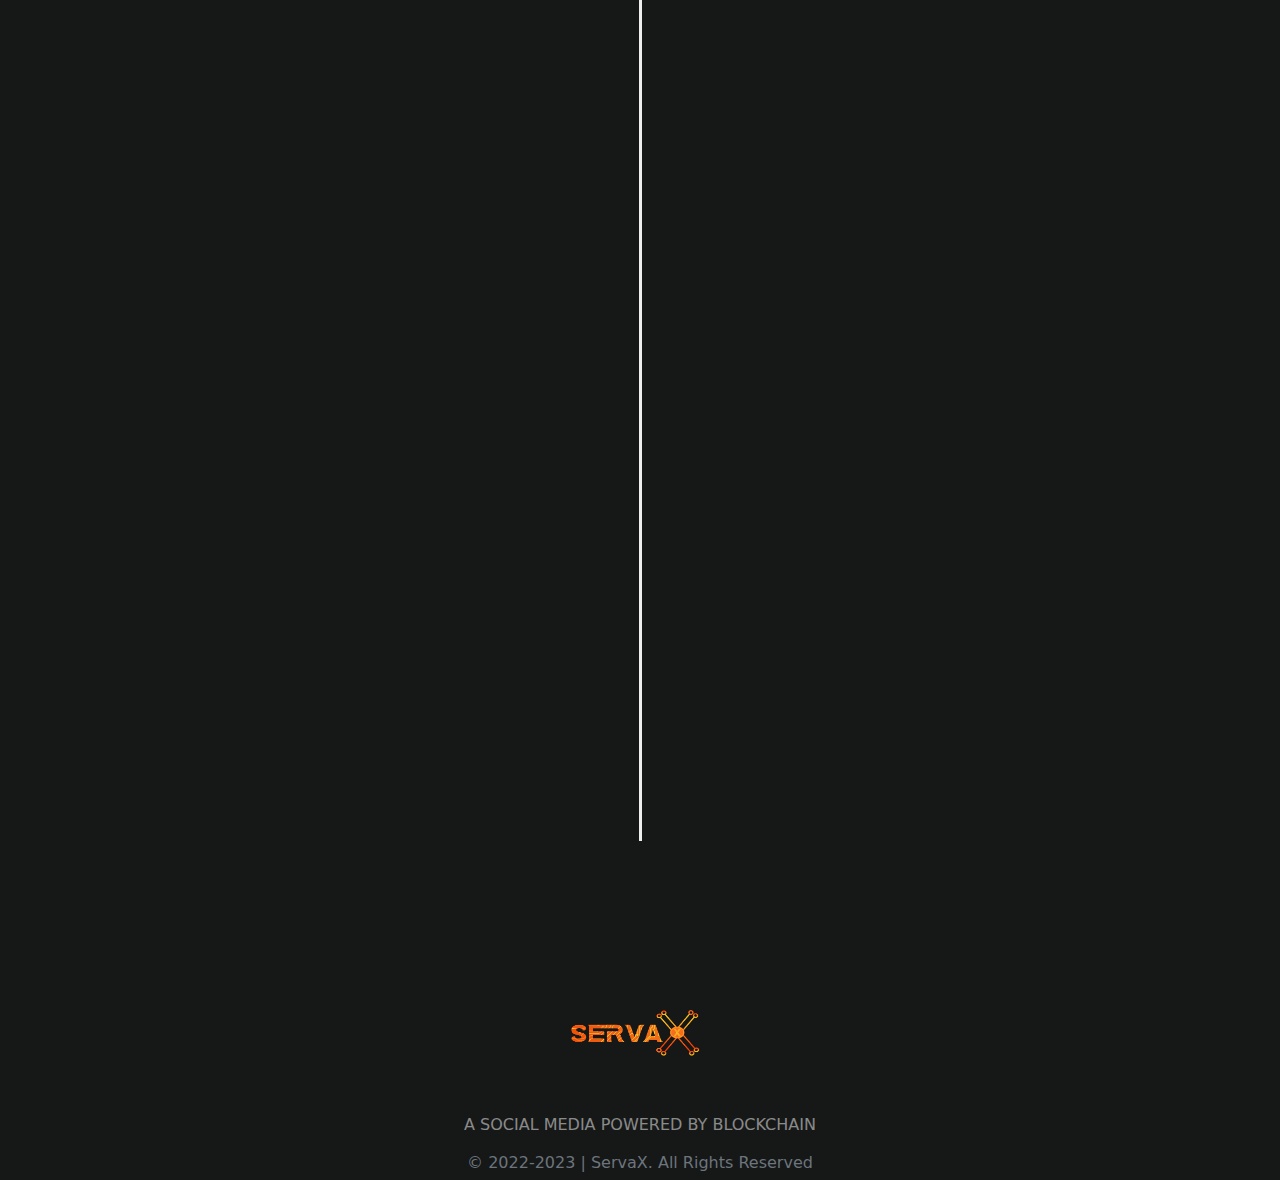
==== commit 2e68d0d4: "changed some texts" ====
--- a/roadmap.html
+++ b/roadmap.html
@@ -92,7 +92,7 @@
                         <p>Community building on all platforms</p>
                         <p>Influencers and Brand Partnerships</p>
                         <p>Marketing and Campaign</p>
-                        <p>1st public Presale</p>
+                        <p>Presale</p>
                         <p>Launch of ServerX Academy</p>
                         <p>Cex listing</p>
                     </div>
@@ -111,7 +111,6 @@
                         <h4>Q3</h4>
                     </div>
                     <div class="timeline-body">
-                        <p>Initial Dex</p>
                         <p>ServerX NFT Marketplace Development</p>
                         <p>ServerX Wallet development</p>
                         <p>ServerX social media platform development</p>
